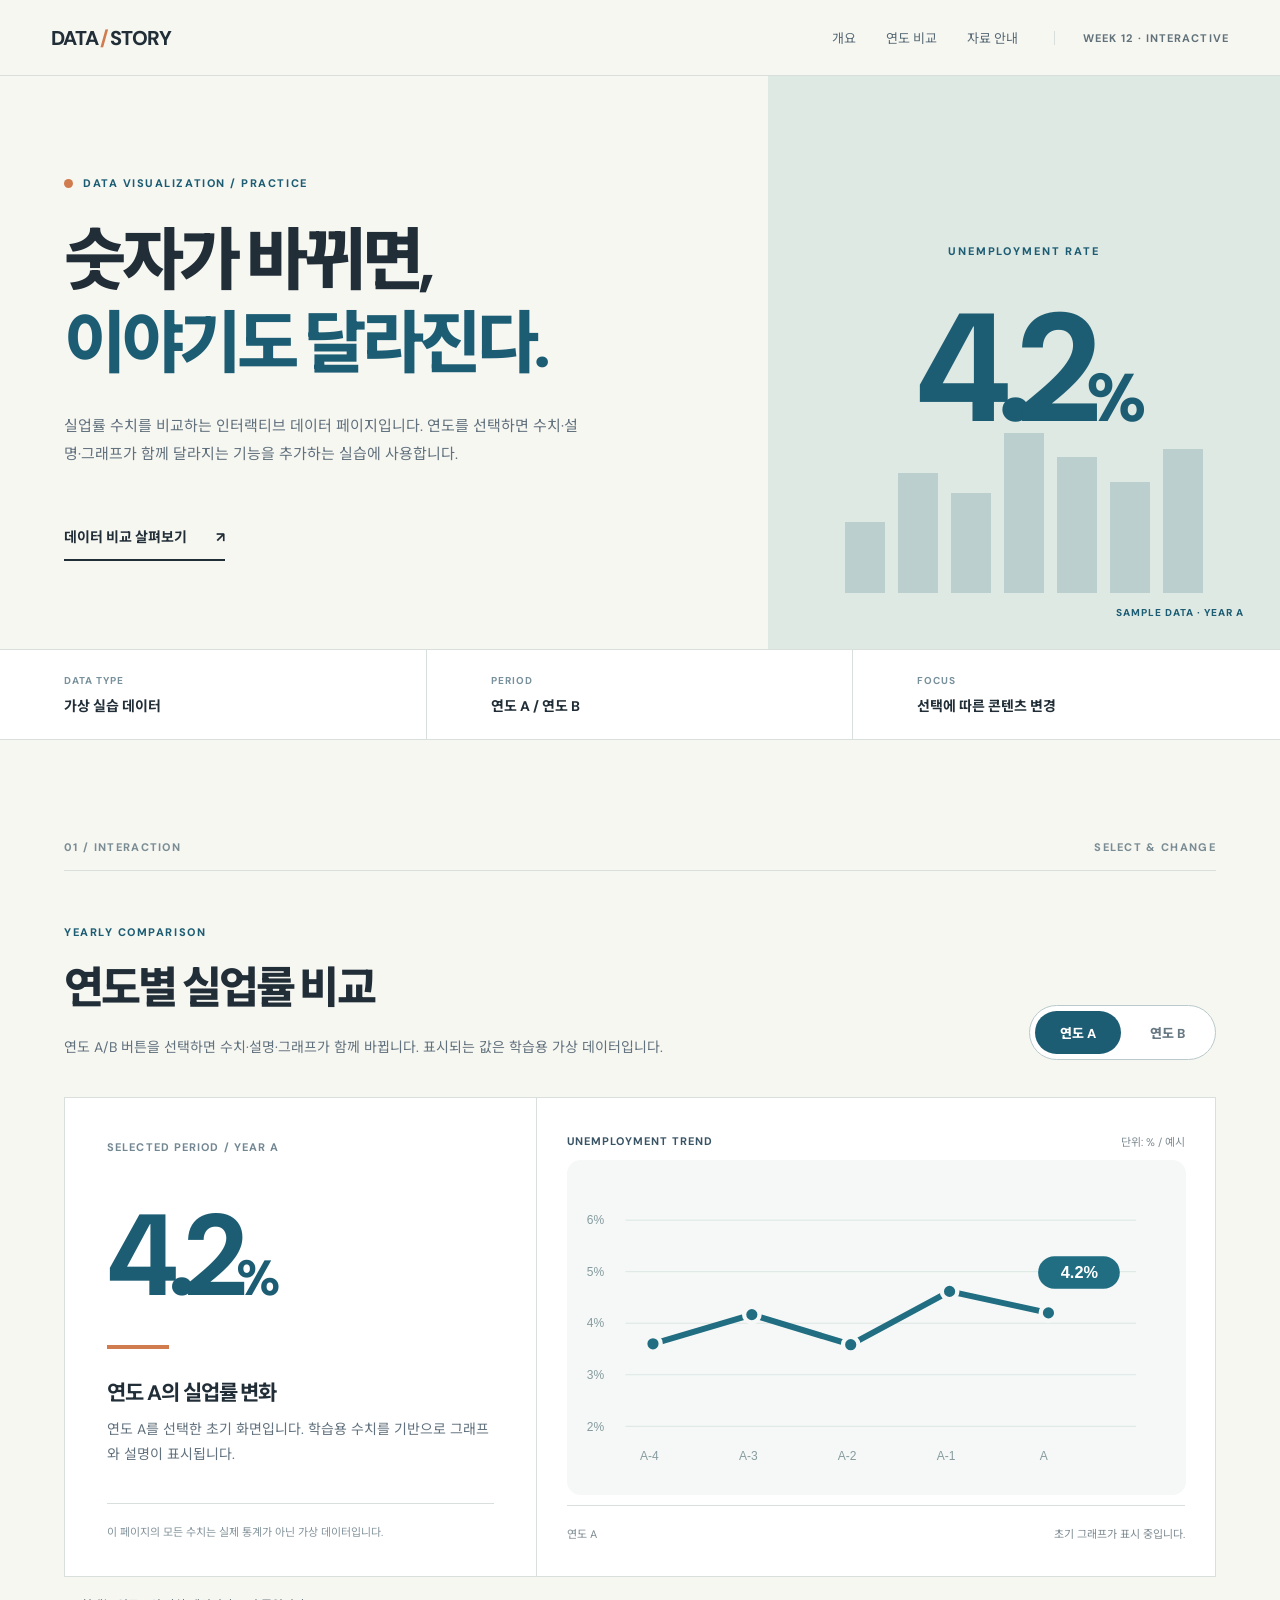
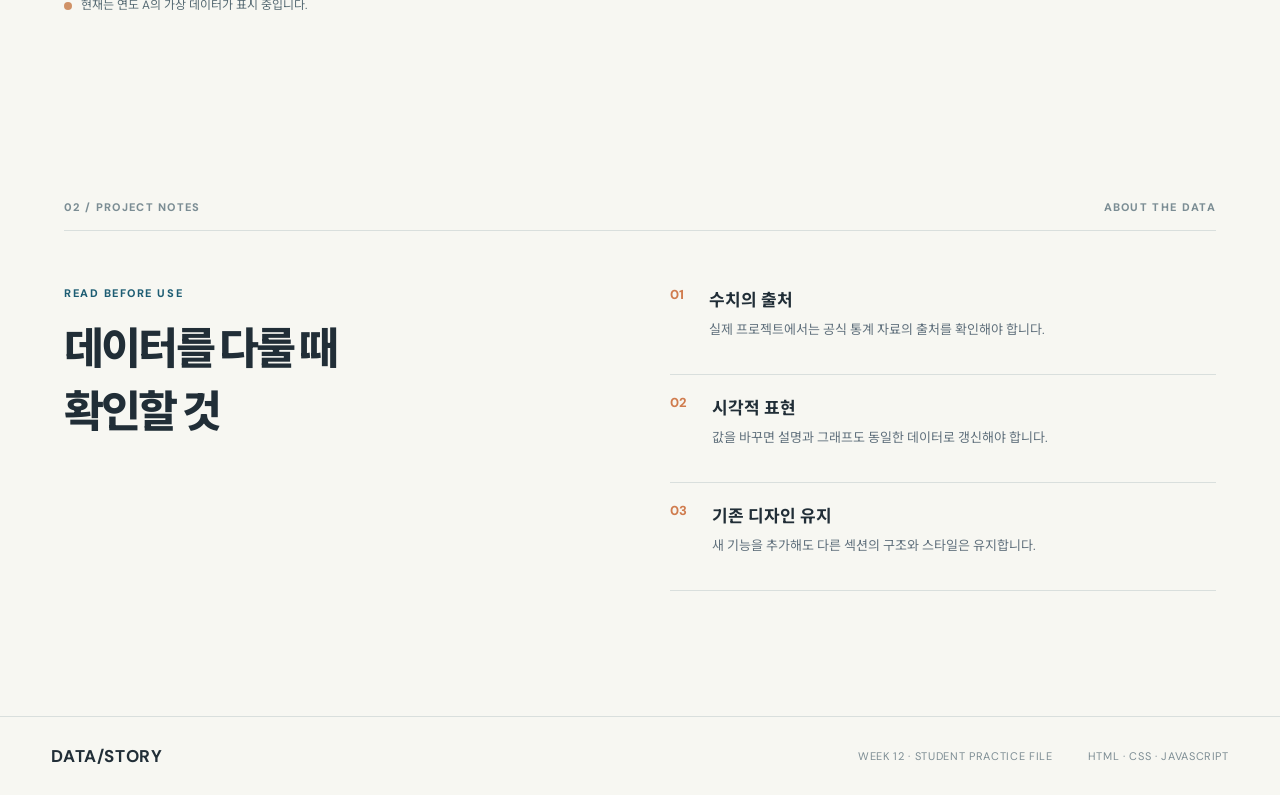
==== index.html @ a0661f55 "[new] create layout and js first time uploading" ====
<!doctype html>
<html lang="ko">
<head>
  <meta charset="utf-8">
  <meta name="viewport" content="width=device-width, initial-scale=1">
  <meta name="description" content="12주차 인터랙티브반 실습: 실업률 시각화 페이지">
  <title>실업률 변화 살펴보기 | 12주차 공통 실습</title>
  <link rel="stylesheet" href="css/style.css">
</head>
<body>
  <header class="site-header">
    <a class="brand" href="#top" aria-label="데이터 스토리 첫 화면">DATA<span class="brand-mark">/</span>STORY</a>
    <nav aria-label="페이지 이동">
      <a href="#overview">개요</a>
      <a href="#unemployment-compare-section">연도 비교</a>
      <a href="#notes">자료 안내</a>
    </nav>
    <span class="course-label">WEEK 12 · INTERACTIVE</span>
  </header>

  <main id="top">
    <section class="hero" id="overview" aria-labelledby="hero-title">
      <div class="hero-content">
        <div class="eyebrow"><span class="eyebrow-dot"></span> DATA VISUALIZATION / PRACTICE</div>
        <h1 id="hero-title">숫자가 바뀌면,<br><em>이야기도 달라진다.</em></h1>
        <p class="hero-description">실업률 수치를 비교하는 인터랙티브 데이터 페이지입니다. 연도를 선택하면 수치·설명·그래프가 함께 달라지는 기능을 추가하는 실습에 사용합니다.</p>
        <a class="hero-link" href="#unemployment-compare-section">데이터 비교 살펴보기 <span aria-hidden="true">↗</span></a>
      </div>
      <div class="hero-visual" aria-hidden="true">
        <div class="hero-visual-label">UNEMPLOYMENT RATE</div>
        <div class="hero-big-number">4.2<span>%</span></div>
        <div class="hero-lines"><i></i><i></i><i></i><i></i><i></i><i></i><i></i></div>
        <div class="hero-foot">SAMPLE DATA · YEAR A</div>
      </div>
    </section>

    <section class="intro-strip" aria-label="데이터 안내">
      <div><span class="strip-label">DATA TYPE</span><strong>가상 실습 데이터</strong></div>
      <div><span class="strip-label">PERIOD</span><strong>연도 A / 연도 B</strong></div>
      <div><span class="strip-label">FOCUS</span><strong>선택에 따른 콘텐츠 변경</strong></div>
    </section>

    <section class="compare-section reveal" id="unemployment-compare-section" aria-labelledby="compare-title">
      <div class="section-topline"><span>01 / INTERACTION</span><span>SELECT & CHANGE</span></div>
      <div class="compare-heading">
        <div>
          <p class="overline">YEARLY COMPARISON</p>
          <h2 id="compare-title">연도별 실업률 비교</h2>
          <p class="section-lead">연도 A/B 버튼을 선택하면 수치·설명·그래프가 함께 바뀝니다. 표시되는 값은 학습용 가상 데이터입니다.</p>
        </div>
        <div class="year-selector" role="group" aria-label="연도 선택">
          <button type="button" class="year-button-a active" aria-pressed="true">연도 A</button>
          <button type="button" class="year-button-b" aria-pressed="false">연도 B</button>
        </div>
      </div>

      <div class="year-content">
        <article class="metric-panel" aria-labelledby="rate-label">
          <span class="metric-kicker" id="rate-label">SELECTED PERIOD / <span class="year-label">YEAR A</span></span>
          <div class="year-rate">4.2<span>%</span></div>
          <div class="metric-rule"></div>
          <h3 class="metric-title">연도 A의 실업률 변화</h3>
          <p class="year-description">연도 A를 선택한 초기 화면입니다. 학습용 수치를 기반으로 그래프와 설명이 표시됩니다.</p>
          <div class="metric-note">이 페이지의 모든 수치는 실제 통계가 아닌 가상 데이터입니다.</div>
        </article>
        <div class="chart-panel">
          <div class="chart-header"><strong>UNEMPLOYMENT TREND</strong><span>단위: % / 예시</span></div>
          <div class="chart-image-wrap"><img class="year-chart" src="images/year-a.svg" alt="가상 데이터 연도 A 실업률 추이 그래프"></div>
          <div class="chart-footer"><span>연도 A</span><span class="chart-status">초기 그래프가 표시 중입니다.</span></div>
        </div>
      </div>
      <p class="practice-status" role="status"><span class="status-dot"></span> 현재는 연도 A만 표시됩니다. 연도 B 전환 기능은 Copilot Agent 공통 실습에서 추가합니다.</p>
    </section>

    <section class="insight-section reveal" id="notes">
      <div class="section-topline"><span>02 / PROJECT NOTES</span><span>ABOUT THE DATA</span></div>
      <div class="insight-layout">
        <div><p class="overline">READ BEFORE USE</p><h2>데이터를 다룰 때<br>확인할 것</h2></div>
        <div class="insight-list">
          <article><span>01</span><div><h3>수치의 출처</h3><p>실제 프로젝트에서는 공식 통계 자료의 출처를 확인해야 합니다.</p></div></article>
          <article><span>02</span><div><h3>시각적 표현</h3><p>값을 바꾸면 설명과 그래프도 동일한 데이터로 갱신해야 합니다.</p></div></article>
          <article><span>03</span><div><h3>기존 디자인 유지</h3><p>새 기능을 추가해도 다른 섹션의 구조와 스타일은 유지합니다.</p></div></article>
        </div>
      </div>
    </section>
  </main>
  <footer class="site-footer"><strong>DATA/STORY</strong><span>WEEK 12 · STUDENT PRACTICE FILE</span><span>HTML · CSS · JAVASCRIPT</span></footer>
  <script src="js/script.js"></script>
</body>
</html>
---- css/style.css ----
@import url('https://fonts.googleapis.com/css2?family=DM+Sans:wght@400;500;600;700;800&family=Noto+Sans+KR:wght@400;500;600;700;800&display=swap');
:root{--ink:#212e37;--ink-light:#61717d;--blue:#1d5d73;--mint:#e4efe9;--paper:#f7f7f2;--line:#d9dfdd;--orange:#d07c4e}
*{box-sizing:border-box}html{scroll-behavior:smooth}body{margin:0;background:var(--paper);color:var(--ink);font-family:'DM Sans','Noto Sans KR',sans-serif}button,a{font:inherit}a{color:inherit;text-decoration:none}.site-header{height:76px;display:flex;align-items:center;gap:36px;padding:0 max(4vw,28px);border-bottom:1px solid var(--line);background:var(--paper)}.brand{font-size:20px;font-weight:800;letter-spacing:-.05em;white-space:nowrap}.brand-mark{color:var(--orange);margin:0 2px}.site-header nav{display:flex;gap:30px;margin-left:auto}.site-header nav a{font-size:13px;color:#566974}.site-header nav a:hover{color:var(--blue)}.course-label{padding-left:28px;border-left:1px solid var(--line);font-size:11px;font-weight:700;letter-spacing:.1em;color:#61727a;white-space:nowrap}.hero{display:grid;grid-template-columns:1.2fr .8fr;min-height:565px;max-width:1440px;margin:auto}.hero-content{padding:100px 5vw 88px;display:flex;flex-direction:column;align-items:flex-start}.eyebrow,.overline{font-size:11px;letter-spacing:.14em;font-weight:800;color:var(--blue)}.eyebrow{display:flex;align-items:center;gap:10px}.eyebrow-dot{width:9px;height:9px;border-radius:50%;background:var(--orange)}h1,h2,h3,p{margin-top:0}.hero h1{font-size:clamp(44px,5.3vw,80px);line-height:1.22;letter-spacing:-.065em;font-weight:800;margin:30px 0 26px}.hero h1 em{font-style:normal;color:var(--blue)}.hero-description{max-width:520px;font-size:15px;line-height:1.9;color:var(--ink-light)}.hero-link{margin-top:29px;padding:13px 0;border-bottom:2px solid var(--ink);font-size:14px;font-weight:700}.hero-link span{margin-left:26px}.hero-visual{background:#dfe9e4;position:relative;display:flex;flex-direction:column;align-items:center;justify-content:center;overflow:hidden}.hero-visual-label{font-size:11px;letter-spacing:.17em;color:var(--blue);font-weight:800}.hero-big-number{position:relative;z-index:2;font-size:clamp(85px,12vw,165px);letter-spacing:-.1em;font-weight:800;line-height:1.45;color:var(--blue)}.hero-big-number span{font-size:.44em}.hero-lines{display:flex;gap:13px;position:absolute;align-items:flex-end;justify-content:center;bottom:56px;left:0;right:0;height:160px;opacity:.18}.hero-lines i{height:var(--h);width:40px;background:var(--blue)}.hero-lines i:nth-child(1){--h:44%}.hero-lines i:nth-child(2){--h:75%}.hero-lines i:nth-child(3){--h:62%}.hero-lines i:nth-child(4){--h:100%}.hero-lines i:nth-child(5){--h:85%}.hero-lines i:nth-child(6){--h:69%}.hero-lines i:nth-child(7){--h:90%}.hero-foot{position:absolute;bottom:30px;right:36px;color:var(--blue);font-size:10px;font-weight:800;letter-spacing:.1em}.intro-strip{display:grid;grid-template-columns:repeat(3,1fr);border-top:1px solid var(--line);border-bottom:1px solid var(--line);background:#fff}.intro-strip div{display:flex;flex-direction:column;gap:8px;padding:24px 5vw;border-right:1px solid var(--line)}.intro-strip div:last-child{border-right:0}.strip-label{color:#78909b;font-size:10px;letter-spacing:.1em;font-weight:700}.intro-strip strong{font-size:14px}.compare-section,.insight-section{max-width:1320px;margin:auto;padding:100px 5vw}.section-topline{display:flex;justify-content:space-between;padding-bottom:16px;border-bottom:1px solid var(--line);font-size:11px;font-weight:800;letter-spacing:.12em;color:#7b8d94}.compare-heading{display:flex;justify-content:space-between;align-items:flex-end;gap:32px;padding:54px 0 37px}.overline{margin-bottom:14px}.compare-heading h2,.insight-layout h2{font-size:clamp(32px,3.4vw,51px);letter-spacing:-.065em;margin:0 0 18px;font-weight:800}.section-lead{font-size:14px;line-height:1.9;color:var(--ink-light);max-width:650px;margin:0}.year-selector{border:1px solid #b9c9cc;display:flex;padding:5px;border-radius:30px;gap:4px;flex-shrink:0;background:white}.year-selector button{cursor:pointer;border:0;border-radius:24px;background:transparent;color:#677883;padding:12px 25px;font-size:13px;font-weight:800}.year-selector button.active{background:var(--blue);color:white}.year-selector button:focus-visible{outline:3px solid #e5a167;outline-offset:3px}.year-content{display:grid;grid-template-columns:.82fr 1.18fr;min-height:480px;border:1px solid var(--line);background:white}.metric-panel{padding:42px 42px 34px;border-right:1px solid var(--line);display:flex;flex-direction:column}.metric-kicker{font-size:11px;font-weight:700;letter-spacing:.1em;color:#728792}.year-rate{font-size:clamp(74px,9vw,124px);color:var(--blue);font-weight:800;letter-spacing:-.095em;line-height:1.35;margin-top:25px}.year-rate span{font-size:.43em}.metric-rule{height:4px;width:62px;background:var(--orange);margin:10px 0 27px}.metric-title{font-size:21px;letter-spacing:-.05em;margin-bottom:10px}.year-description{font-size:14px;color:var(--ink-light);line-height:1.8}.metric-note{margin-top:auto;border-top:1px solid var(--line);padding-top:19px;font-size:11px;color:#84949c;line-height:1.7}.chart-panel{padding:35px 30px;display:flex;flex-direction:column}.chart-header,.chart-footer{display:flex;justify-content:space-between;align-items:center;gap:20px;font-size:11px;color:#7e8b92}.chart-header strong{letter-spacing:.09em;color:#385364}.chart-image-wrap{flex:1;min-height:320px;display:flex;align-items:center;justify-content:center}.year-chart{width:100%;max-width:670px;display:block;height:auto}.chart-footer{border-top:1px solid var(--line);padding-top:19px}.practice-status{display:flex;align-items:center;gap:9px;color:#576b74;font-size:12px;line-height:1.6;margin:19px 0 0}.status-dot{width:8px;height:8px;background:#d09267;border-radius:50%;flex-shrink:0}.insight-section{padding-top:85px;padding-bottom:125px}.insight-layout{display:grid;grid-template-columns:1fr 1fr;gap:60px;padding-top:55px}.insight-list article{display:flex;gap:25px;border-bottom:1px solid var(--line);padding:19px 0}.insight-list article:first-child{padding-top:0}.insight-list article>span{color:var(--orange);font-size:13px;font-weight:800}.insight-list h3{font-size:17px;margin-bottom:8px}.insight-list p{font-size:13px;color:var(--ink-light);line-height:1.75}.site-footer{border-top:1px solid var(--line);padding:28px max(4vw,28px);display:flex;align-items:center;gap:35px;color:#7d8d94;font-size:11px;letter-spacing:.06em}.site-footer strong{font-size:17px;color:var(--ink);margin-right:auto}.reveal{transition:opacity .65s ease,transform .65s ease}.has-js .reveal:not(.is-visible){opacity:0;transform:translateY(24px)}@media(max-width:900px){.hero{grid-template-columns:1fr}.hero-content{padding:65px 6vw}.hero-visual{min-height:320px}.course-label{display:none}.compare-heading{align-items:flex-start;flex-direction:column}.year-content{grid-template-columns:1fr}.metric-panel{border-right:0;border-bottom:1px solid var(--line)}.insight-layout{grid-template-columns:1fr;gap:25px}}@media(max-width:560px){.site-header{height:66px;padding:0 20px}.site-header nav{gap:14px}.site-header nav a{font-size:11px}.brand{font-size:16px}.hero h1{font-size:42px}.intro-strip{grid-template-columns:1fr}.intro-strip div{border-right:0;border-bottom:1px solid var(--line);padding:16px 6vw}.compare-section,.insight-section{padding:65px 6vw}.metric-panel{padding:29px 23px}.chart-panel{padding:24px 18px}.chart-image-wrap{min-height:220px}.year-rate{font-size:84px}.site-footer{flex-wrap:wrap;gap:12px}.site-footer strong{width:100%}}
@media(prefers-reduced-motion:reduce){*,*::before,*::after{animation-duration:.01ms!important;transition-duration:.01ms!important;scroll-behavior:auto!important}}
@keyframes chart-enter{from{opacity:0;transform:translateY(14px) scale(.985)}to{opacity:1;transform:translateY(0) scale(1)}}
.year-chart.is-animating{animation:chart-enter .55s cubic-bezier(.2,.7,.2,1) both}
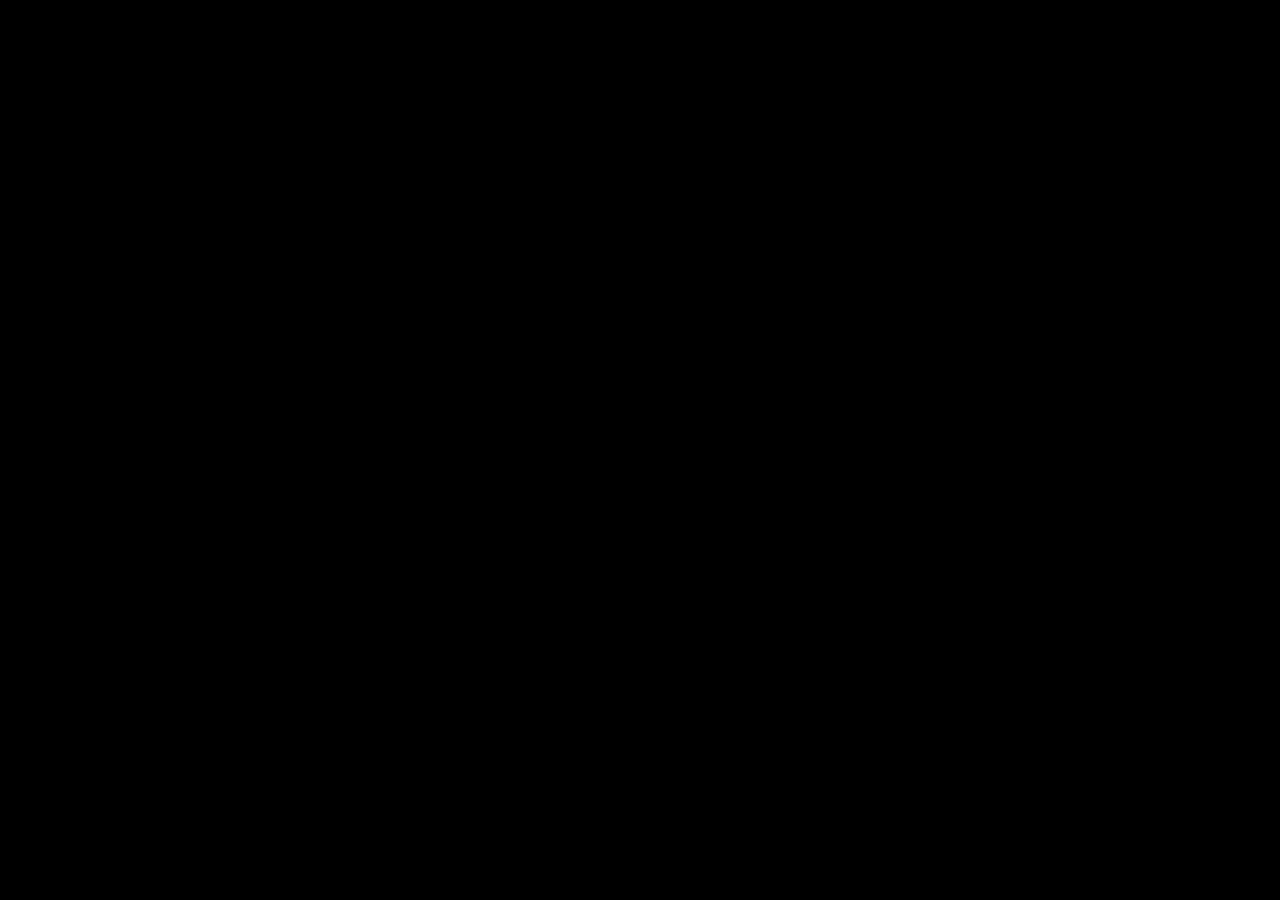
==== commit c5970ace: "[new] upload main project" ====
--- a/index.html
+++ b/index.html
@@ -1,90 +1,113 @@
-<!doctype html>
+<!DOCTYPE html>
 <html lang="ko">
+
 <head>
-  <meta charset="utf-8">
-  <meta name="viewport" content="width=device-width, initial-scale=1">
-  <meta name="description" content="12주차 인터랙티브반 실습: 실업률 시각화 페이지">
-  <title>실업률 변화 살펴보기 | 12주차 공통 실습</title>
-  <link rel="stylesheet" href="css/style.css">
+  <meta charset="UTF-8">
+  <meta name="viewport" content="width=device-width, initial-scale=1.0">
+  <title>반려견 찾기</title>
+  <link rel="stylesheet" href="style.css">
 </head>
+
 <body>
-  <header class="site-header">
-    <a class="brand" href="#top" aria-label="데이터 스토리 첫 화면">DATA<span class="brand-mark">/</span>STORY</a>
-    <nav aria-label="페이지 이동">
-      <a href="#overview">개요</a>
-      <a href="#unemployment-compare-section">연도 비교</a>
-      <a href="#notes">자료 안내</a>
-    </nav>
-    <span class="course-label">WEEK 12 · INTERACTIVE</span>
-  </header>
 
-  <main id="top">
-    <section class="hero" id="overview" aria-labelledby="hero-title">
-      <div class="hero-content">
-        <div class="eyebrow"><span class="eyebrow-dot"></span> DATA VISUALIZATION / PRACTICE</div>
-        <h1 id="hero-title">숫자가 바뀌면,<br><em>이야기도 달라진다.</em></h1>
-        <p class="hero-description">실업률 수치를 비교하는 인터랙티브 데이터 페이지입니다. 연도를 선택하면 수치·설명·그래프가 함께 달라지는 기능을 추가하는 실습에 사용합니다.</p>
-        <a class="hero-link" href="#unemployment-compare-section">데이터 비교 살펴보기 <span aria-hidden="true">↗</span></a>
-      </div>
-      <div class="hero-visual" aria-hidden="true">
-        <div class="hero-visual-label">UNEMPLOYMENT RATE</div>
-        <div class="hero-big-number">4.2<span>%</span></div>
-        <div class="hero-lines"><i></i><i></i><i></i><i></i><i></i><i></i><i></i></div>
-        <div class="hero-foot">SAMPLE DATA · YEAR A</div>
-      </div>
-    </section>
+  <!-- 버튼 테두리 질감용 SVG (화면에는 안 보임) -->
+  <svg style="position: absolute; width: 0; height: 0;">
+    <defs>
+      <!-- 버튼 테두리 질감 조각 (script.js 가 이걸 이어 붙여서 버튼 테두리를 그려요) -->
+      <!-- 영수증 헤더 로고를 또렷한 단색으로 바꿔주는 필터 (로고 PNG 는 모양이 색(R값)으로만 들어 있어서, 밝기를 투명도로 바꿔요) -->
+      <filter id="logo-solid" color-interpolation-filters="sRGB">
+        <feColorMatrix type="matrix" values="0 0 0 0 0.616  0 0 0 0 0.561  0 0 0 0 0.51  -8 0 0 0 6.74" />
+      </filter>
+      <g id="btnStamp">
+        <path
+          d="M103.731 283.547C110.352 281.363 112.807 281.348 116.121 283.468C130.109 292.418 124.85 308.718 107.972 308.727C90.3768 308.737 87.0606 289.046 103.731 283.547ZM139.837 35.4146C140.937 35.1787 142.512 35.114 143.337 35.271C144.162 35.4281 146.516 35.8391 148.567 36.1851C155.802 37.4051 160.179 46.6969 156.734 53.5249C152.924 61.0769 144.715 67.5811 140.859 66.1021C135.872 64.1881 137.625 69.8792 144.066 76.5152C148.306 80.8841 150.337 81.2685 150.337 77.7066C150.337 76.6574 151.622 74.3218 153.193 72.5161C154.823 70.6412 156.597 66.9201 157.324 63.8501C158.925 57.0892 160.788 55.2289 167.369 53.8169C177.32 51.6829 185.581 56.9263 183.752 64.2153C183.293 66.0423 183.901 67.6656 186.09 70.4585C196.859 84.1975 193.875 104.273 180.596 107.418C177.049 108.258 176.832 108.532 176.773 112.27C176.739 114.448 176.365 116.987 175.943 117.912C175.255 119.417 175.946 119.564 182.506 119.31C190.415 119.003 192.674 119.705 195.953 123.487C199.054 127.064 201.598 126.114 202.609 121.002C203.503 116.483 209.096 110.731 212.596 110.731C214.841 110.731 215.934 108.156 214.449 106.367C206.1 96.3056 222.234 73.6632 235.605 76.6792C241.572 78.0252 246.302 83.6302 246.367 89.4312C246.384 90.9712 247.505 94.4811 248.858 97.231C255.362 110.453 243.304 126.225 232.777 118.263C229.924 116.105 229.837 116.226 229.837 122.341C229.837 128.93 225.932 133.292 219.049 134.393C216.068 134.87 214.933 135.67 213.775 138.116C212.964 139.829 211.55 142.415 210.63 143.863C208.984 146.456 209.02 146.565 213.147 151.254C215.451 153.871 217.337 156.555 217.337 157.218C217.337 157.882 218.074 159.901 218.974 161.706C222.148 168.067 221.073 181.731 217.4 181.731C217.052 181.731 215.97 183.081 214.995 184.731C214.02 186.381 212.573 187.731 211.779 187.731C209.595 187.731 210.044 189.817 212.863 192.76C216.384 196.435 217.425 204.867 214.728 207.858C209.503 213.649 203.05 218.01 198.064 219.122C193.944 220.041 192.83 220.705 192.804 222.259C192.669 230.389 188.242 235.387 179.682 237.077C172.845 238.427 172.072 240.31 177.577 242.203C190.358 246.597 192.892 257.693 182.442 263.506C176.521 266.799 172.426 266.758 167.515 263.354C163.894 260.845 163.161 260.686 159.679 261.653C153.737 263.303 147.363 262.934 141.337 260.593C135.874 258.47 130.724 257.068 124.689 256.061C118.715 255.064 115.151 249.943 114.592 241.551C114.184 235.417 113.671 233.745 111.425 231.231C109.951 229.581 107.986 226.544 107.058 224.481C105.42 220.844 105.211 220.731 100.164 220.731C93.7935 220.731 89.0798 217.922 86.2168 212.42C83.0468 206.327 78.9427 207.336 78.8477 214.231C78.8097 216.981 78.4233 220.817 77.9883 222.755C77.2354 226.113 77.3507 226.324 80.4366 227.255C90.5004 230.29 90.3981 247.946 80.2881 252.934C55.9904 264.92 26.2411 240.473 47.875 226.298C49.556 225.196 50.1805 223.494 50.6895 218.626C51.0495 215.185 52.1298 211.262 53.0908 209.91C54.0507 208.557 55.2736 206.856 55.8086 206.127C56.5016 205.184 56.0161 204.003 54.1221 202.017C50.6273 198.355 49.3112 194.657 49.9981 190.428C50.3281 188.392 50.1033 186.705 49.4463 186.299C48.8364 185.922 48.337 184.345 48.3369 182.794C48.3369 181.244 47.6012 179.366 46.7032 178.621C43.9996 176.376 34.3369 162.856 34.3369 161.317C34.3368 160.529 32.7627 157.822 30.8389 155.302C28.915 152.781 27.3998 150.384 27.4727 149.975C28.4457 144.478 24.6467 141.425 20.4727 144.348C18.2547 145.902 11.2222 145.776 6.86624 144.104C-3.23648 140.227 -1.78745 115.126 8.56839 114.62C14.8594 114.313 23.3369 117.551 23.3369 120.261C23.3372 122.018 26.1103 124.731 27.9073 124.731C28.6933 124.731 29.3369 124.041 29.3369 123.198C29.3372 109.814 50.1851 94.3087 69.8369 93.0767C82.9305 92.2547 88.2617 93.4969 97.1895 99.4468C101.45 102.287 108.337 96.8837 108.337 90.7007C108.337 88.6598 109.172 86.4706 110.483 85.0747C112.734 82.6789 111.804 79.7313 108.796 79.731C106.403 79.731 103.556 73.5422 104.077 69.4702C105.046 61.8843 117.633 57.7673 123.289 63.1861C125.639 65.4379 126.708 65.8083 129.245 65.2515C133.054 64.4145 133.128 63.4739 129.587 60.895C121.36 54.902 128.195 37.9086 139.837 35.4146ZM227.337 203.429C239.094 199.654 252.722 207.291 252.722 217.653C252.722 228.495 231.921 239.44 223.927 232.806C221.665 230.929 220.403 232.363 221.012 236.118C222.097 242.802 213.511 254.731 207.616 254.731C194.246 254.731 188.8 246.232 194.457 234.198C198.202 226.231 204.453 223.784 213.238 226.847C217.536 228.345 217.88 227.687 215.921 221.697C213.052 212.925 216.89 206.783 227.337 203.429ZM179.7 192.695C179.049 192.044 178.051 192.413 176.774 193.779C168.37 202.768 165.063 203.713 156.506 199.571C149.746 196.298 146.45 201.459 151.961 206.689C154.209 208.822 154.482 209.744 154.038 213.682C153.54 218.098 153.664 218.344 158.682 222.967C163.836 227.716 163.837 227.716 164.351 222.867C164.987 216.872 169.522 209.969 174.077 208.066C177.094 206.805 177.337 206.359 177.337 202.046C177.337 199.092 177.95 196.711 179.013 195.536C180.117 194.315 180.352 193.347 179.7 192.695ZM13.7354 183.697C21.2304 180.362 25.9355 181.225 32.1055 187.066C40.5644 195.074 37.0287 205.612 24.6309 209.343C9.40689 213.925 -0.704596 190.124 13.7354 183.697ZM252.956 148.251C262.129 145.732 267.81 147.203 270.983 152.921C277.397 164.478 257.352 180.919 247.179 172.445C237.093 164.044 240.016 151.805 252.956 148.251ZM175.822 162.709C174.842 161.123 172.482 161.589 171.417 163.579C170.283 165.699 171.384 170.913 173.086 171.481C174.366 171.905 176.761 164.229 175.822 162.709ZM150.152 111.481C150.492 108.526 149.534 108.177 145.513 109.79C142.108 111.155 143.035 114.231 146.851 114.231C149.365 114.231 149.886 113.796 150.152 111.481ZM156.837 98.731C156.012 98.731 155.337 99.406 155.337 100.231C155.337 101.056 156.012 101.731 156.837 101.731C157.662 101.731 158.337 101.056 158.337 100.231C158.337 99.4061 157.662 98.7312 156.837 98.731ZM131.337 85.6382C131.337 82.8002 129.491 81.4004 127.429 82.6743C126.501 83.2473 126.685 84.2905 128.185 86.9605C129.273 88.9003 130.316 91.46 130.5 92.6489C130.685 93.8379 131.287 94.905 131.837 95.021C133.25 95.317 133.729 90.7224 132.422 89.4155C131.825 88.8185 131.337 87.1191 131.337 85.6382ZM79.8369 36.9214C89.8819 31.2487 102.893 46.8492 95.6582 55.8921C92.2024 60.211 91.2042 63.981 91.8701 70.1997C92.5322 76.3837 92.4821 76.5638 89.0371 80.3628C76.0391 94.6997 55.1533 78.5005 64.8242 61.5825C66.3391 58.9327 67.3172 55.6452 67.3242 53.1753C67.3402 47.7053 72.4159 41.1124 79.8369 36.9214ZM120.896 78.731C120.653 78.731 120.177 79.1811 119.837 79.731C119.497 80.2809 119.695 80.7309 120.277 80.731C120.859 80.731 121.337 80.281 121.337 79.731C121.337 79.181 121.139 78.731 120.896 78.731ZM205.485 39.4898C219.631 37.0418 227.598 50.9151 220.597 65.8081C213.393 81.13 190.339 77.7861 190.091 61.3823C189.98 54.0764 199.509 40.5238 205.485 39.4898ZM51.8369 14.5542C64.4449 5.86451 75.68 19.3671 68.6241 34.731C62.385 48.3167 41.3372 43.775 41.3369 28.8423C41.3369 26.0333 47.6529 17.4382 51.8369 14.5542ZM108.212 2.17043C121.43 -6.81137 141.546 14.0924 133.237 28.1743C132.084 30.1297 130.819 31.7302 130.427 31.731C130.035 31.731 128.813 32.5703 127.713 33.5962C119.456 41.2872 107.786 35.7761 103.367 22.0991C100.152 12.1461 101.463 6.75643 108.212 2.17043Z" />
+      </g>
+    </defs>
+  </svg>
 
-    <section class="intro-strip" aria-label="데이터 안내">
-      <div><span class="strip-label">DATA TYPE</span><strong>가상 실습 데이터</strong></div>
-      <div><span class="strip-label">PERIOD</span><strong>연도 A / 연도 B</strong></div>
-      <div><span class="strip-label">FOCUS</span><strong>선택에 따른 콘텐츠 변경</strong></div>
-    </section>
+  <!-- 메인 프레임 (화면 중앙 고정 및 상하좌우 레터박스) -->
+  <div class="scene-container">
 
-    <section class="compare-section reveal" id="unemployment-compare-section" aria-labelledby="compare-title">
-      <div class="section-topline"><span>01 / INTERACTION</span><span>SELECT & CHANGE</span></div>
-      <div class="compare-heading">
-        <div>
-          <p class="overline">YEARLY COMPARISON</p>
-          <h2 id="compare-title">연도별 실업률 비교</h2>
-          <p class="section-lead">연도 A/B 버튼을 선택하면 수치·설명·그래프가 함께 바뀝니다. 표시되는 값은 학습용 가상 데이터입니다.</p>
+    <!-- SCENE 1 (거리 줌인) -->
+    <div class="scene-section scene-1 active" id="scene1">
+      <div class="camera-rig">
+        <div class="layer background-layer">
+          <img src="images/0_background.png" alt="거리 배경" class="scene-img">
         </div>
-        <div class="year-selector" role="group" aria-label="연도 선택">
-          <button type="button" class="year-button-a active" aria-pressed="true">연도 A</button>
-          <button type="button" class="year-button-b" aria-pressed="false">연도 B</button>
+        <div class="layer front-layer">
+          <img src="images/0_front.png" alt="거리 전경" class="scene-img">
         </div>
       </div>
+    </div>
 
-      <div class="year-content">
-        <article class="metric-panel" aria-labelledby="rate-label">
-          <span class="metric-kicker" id="rate-label">SELECTED PERIOD / <span class="year-label">YEAR A</span></span>
-          <div class="year-rate">4.2<span>%</span></div>
-          <div class="metric-rule"></div>
-          <h3 class="metric-title">연도 A의 실업률 변화</h3>
-          <p class="year-description">연도 A를 선택한 초기 화면입니다. 학습용 수치를 기반으로 그래프와 설명이 표시됩니다.</p>
-          <div class="metric-note">이 페이지의 모든 수치는 실제 통계가 아닌 가상 데이터입니다.</div>
-        </article>
-        <div class="chart-panel">
-          <div class="chart-header"><strong>UNEMPLOYMENT TREND</strong><span>단위: % / 예시</span></div>
-          <div class="chart-image-wrap"><img class="year-chart" src="images/year-a.svg" alt="가상 데이터 연도 A 실업률 추이 그래프"></div>
-          <div class="chart-footer"><span>연도 A</span><span class="chart-status">초기 그래프가 표시 중입니다.</span></div>
+    <!-- SCENE 2 (가게 내부) -->
+    <div class="scene-section scene-2" id="scene2">
+      <!-- 1. 뒤 배경 -->
+      <div class="layer inside-bg-layer">
+        <img src="images/1_background.png" alt="가게 내부 배경" class="inside-img">
+      </div>
+
+      <!-- 2. 직원 (아래에서 뿅!) -->
+      <div class="layer staff-layer">
+        <img id="staffImg" src="images/1_h_stand.png" alt="직원" class="staff-img">
+      </div>
+
+      <!-- 3. 앞 계산대 -->
+      <div class="layer inside-front-layer">
+        <img src="images/1_front.png" alt="계산대 전경" class="inside-img">
+      </div>
+
+      <!-- 4. 말풍선 및 선택지 버튼 UI -->
+      <div class="ui-layer">
+        <!-- 말풍선 + 선택지 (말풍선이 길어지면 버튼도 같이 내려감) -->
+        <div class="dialog-stack">
+          <div class="speech-bubble" id="speechBubble">
+            <!-- 말풍선 모양(꼬리 포함)은 images/ui/bubble.svg -->
+            <div class="bubble-shape"></div>
+            <p class="dialogue-text" id="dialogueText"></p>
+          </div>
         </div>
+
+        <!-- 선택지 버튼 (하단 중앙, script.js 가 자동으로 만들어요) -->
+        <div class="choice-container" id="choiceContainer"></div>
       </div>
-      <p class="practice-status" role="status"><span class="status-dot"></span> 현재는 연도 A만 표시됩니다. 연도 B 전환 기능은 Copilot Agent 공통 실습에서 추가합니다.</p>
-    </section>
+    </div>
 
-    <section class="insight-section reveal" id="notes">
-      <div class="section-topline"><span>02 / PROJECT NOTES</span><span>ABOUT THE DATA</span></div>
-      <div class="insight-layout">
-        <div><p class="overline">READ BEFORE USE</p><h2>데이터를 다룰 때<br>확인할 것</h2></div>
-        <div class="insight-list">
-          <article><span>01</span><div><h3>수치의 출처</h3><p>실제 프로젝트에서는 공식 통계 자료의 출처를 확인해야 합니다.</p></div></article>
-          <article><span>02</span><div><h3>시각적 표현</h3><p>값을 바꾸면 설명과 그래프도 동일한 데이터로 갱신해야 합니다.</p></div></article>
-          <article><span>03</span><div><h3>기존 디자인 유지</h3><p>새 기능을 추가해도 다른 섹션의 구조와 스타일은 유지합니다.</p></div></article>
+    <!-- SCENE 3 (영수증 확인 → 결제) -->
+    <div class="scene-section scene-3" id="scene3">
+      <!-- 1. 배경 (계산대 앞 레이어 없음) -->
+      <div class="layer inside-bg-layer">
+        <img src="images/2_background.png" alt="가게 내부 배경" class="inside-img">
+      </div>
+
+      <!-- 2. 추천된 강아지 (견종에 맞게 script.js 가 이미지와 위치를 넣어요) -->
+      <img class="s3-dog" id="s3Dog" alt="추천 견종">
+
+      <!-- 3. 직원 (결제 시 아래에서 튀어나옴) -->
+      <div class="s3-staff-layer">
+        <img id="s3Staff" src="images/1_h_stand.png" alt="직원" class="staff-img">
+      </div>
+
+      <!-- 4. 카드를 든 손 (아래에서 위로 스윽) -->
+      <img class="s3-hand" id="s3Hand" src="images/2_hand.png" alt="">
+
+      <!-- 5. 영수증 (내용은 script.js 가 견종에 맞게 채워요) -->
+      <div class="receipt" id="receipt">
+        <div class="receipt-bg"></div>
+        <img class="receipt-watermark" src="images/3_receipt_logo.png" alt="">
+        <div class="receipt-scroll" id="receiptScroll">
+          <div class="r-content" id="receiptContent"></div>
         </div>
+        <img class="receipt-frame" src="images/ui/receipt_frame.png" alt="">
       </div>
-    </section>
-  </main>
-  <footer class="site-footer"><strong>DATA/STORY</strong><span>WEEK 12 · STUDENT PRACTICE FILE</span><span>HTML · CSS · JAVASCRIPT</span></footer>
-  <script src="js/script.js"></script>
+    </div>
+
+    <!-- 장면 전환 페이드 막 -->
+    <div class="fade-overlay" id="fadeOverlay"></div>
+
+  </div>
+
+  <script src="script.js"></script>
 </body>
-</html>
+
+</html>
--- a/style.css
+++ b/style.css
@@ -0,0 +1,801 @@
+/* ==================== 폰트: SOYO Maple ====================
+   폰트 파일은 images 폴더 안에 있어요. 파일 이름이 다르면 아래 url("...") 의 이름만 맞춰주세요.
+   (여러 이름을 적어두면 브라우저가 앞에서부터 찾아보고, 있는 파일을 써요) */
+@font-face {
+  font-family: "SOYO Maple";
+  src:
+    local("SOYO Maple Bold"),
+    local("SOYOMapleBold"),
+    url("images/SOYOMapleBold.ttf") format("truetype"),
+    url("images/SOYO Maple Bold.ttf") format("truetype"),
+    url("images/SoyoMaple-Bold.ttf") format("truetype"),
+    url("images/SoyoMapleBold.ttf") format("truetype");
+  font-weight: 700; /* Bold */
+  font-style: normal;
+  font-display: swap;
+}
+
+@font-face {
+  font-family: "SOYO Maple";
+  src:
+    local("SOYO Maple Regular"),
+    local("SOYOMapleRegular"),
+    url("images/SOYOMapleRegular.ttf") format("truetype"),
+    url("images/SOYO Maple Regular.ttf") format("truetype"),
+    url("images/SoyoMaple-Regular.ttf") format("truetype"),
+    url("images/SoyoMapleRegular.ttf") format("truetype");
+  font-weight: 400; /* Regular (지금은 안 쓰고, 필요할 때 font-weight: 400 으로 사용) */
+  font-style: normal;
+  font-display: swap;
+}
+
+* {
+  margin: 0;
+  padding: 0;
+  box-sizing: border-box;
+}
+
+html,
+body {
+  width: 100%;
+  height: 100%;
+  overflow: hidden;
+  background-color: #000;
+  display: flex;
+  justify-content: center;
+  align-items: center;
+  font-family: "SOYO Maple", "Malgun Gothic", "Apple SD Gothic Neo", sans-serif;
+}
+
+/* 
+  [상하좌우 검은 여백 고정 - 2:1 비율]
+  이미지 시안 비율에 맞춰 가로/세로 비율을 완벽 고정
+*/
+.scene-container {
+  position: relative;
+  /* 배경 원본 비율(1474:640)에 맞춰 화면에 꽉 차게, 남는 곳은 검은 여백 */
+  width: min(100vw, calc(100vh * 1474 / 640));
+  aspect-ratio: 1474 / 640;
+  container-type: inline-size; /* 내부 요소를 cqw(컨테이너 너비 %)로 비례 확대/축소 */
+  overflow: hidden;
+  background-color: #000;
+  box-shadow: 0 0 25px rgba(0, 0, 0, 0.9);
+}
+
+.scene-section {
+  position: absolute;
+  top: 0;
+  left: 0;
+  width: 100%;
+  height: 100%;
+  display: none;
+}
+
+.scene-section.active {
+  display: block;
+}
+
+/* ==================== SCENE 1 (거리 줌인) ==================== */
+.camera-rig {
+  position: absolute;
+  top: 0;
+  left: 0;
+  width: 100%;
+  height: 100%;
+  animation: cameraWalkBob 8s cubic-bezier(0.4, 0, 0.2, 1) forwards;
+}
+
+.layer {
+  position: absolute;
+  top: 0;
+  left: 0;
+  width: 100%;
+  height: 100%;
+  display: flex;
+  justify-content: center;
+  align-items: center;
+}
+
+.scene-img {
+  width: 130%;
+  height: 130%;
+  object-fit: cover;
+  flex-shrink: 0;
+}
+
+.background-layer,
+.front-layer {
+  transform-origin: center -30%;
+}
+
+.background-layer {
+  animation: walkAndEnterBg 8s cubic-bezier(0.4, 0, 0.2, 1) forwards;
+}
+
+.front-layer {
+  animation: walkAndEnterFront 8s cubic-bezier(0.4, 0, 0.2, 1) forwards;
+}
+
+@keyframes cameraWalkBob {
+  0% {
+    transform: translateY(0px) translateX(0px) rotate(0deg);
+  }
+  10% {
+    transform: translateY(-8px) translateX(-5px) rotate(-0.4deg);
+  }
+  20% {
+    transform: translateY(7px) translateX(5px) rotate(0.4deg);
+  }
+  30% {
+    transform: translateY(-10px) translateX(-6px) rotate(-0.5deg);
+  }
+  40% {
+    transform: translateY(8px) translateX(6px) rotate(0.5deg);
+  }
+  50% {
+    transform: translateY(-12px) translateX(-7px) rotate(-0.6deg);
+  }
+  60% {
+    transform: translateY(10px) translateX(7px) rotate(0.6deg);
+  }
+  70% {
+    transform: translateY(-12px) translateX(-4px) rotate(-0.4deg);
+  }
+  80% {
+    transform: translateY(8px) translateX(4px) rotate(0.4deg);
+  }
+  90% {
+    transform: translateY(-4px) translateX(0px) rotate(0deg);
+  }
+  100% {
+    transform: translateY(0px) translateX(0px) rotate(0deg);
+  }
+}
+
+@keyframes walkAndEnterBg {
+  0% {
+    transform: scale(1) translate(0, 0);
+    opacity: 1;
+  }
+  15% {
+    transform: scale(1.08) translate(-0.4vw, -10px);
+  }
+  30% {
+    transform: scale(1.18) translate(0.4vw, -20px);
+  }
+  45% {
+    transform: scale(1.3) translate(-0.3vw, -30px);
+  }
+  60% {
+    transform: scale(1.45) translate(0.3vw, -42px);
+  }
+  75% {
+    transform: scale(1.65) translate(-0.2vw, -55px);
+  }
+  90% {
+    transform: scale(2.1) translate(0, -68px);
+    opacity: 1;
+  }
+  100% {
+    transform: scale(2.6) translate(0, -85px);
+    opacity: 0;
+  }
+}
+
+@keyframes walkAndEnterFront {
+  0% {
+    transform: scale(1) translate(0, 0);
+    opacity: 1;
+  }
+  15% {
+    transform: scale(1.1) translate(0.5vw, -12px);
+  }
+  30% {
+    transform: scale(1.22) translate(-0.5vw, -24px);
+  }
+  45% {
+    transform: scale(1.36) translate(0.4vw, -36px);
+  }
+  60% {
+    transform: scale(1.53) translate(-0.4vw, -50px);
+  }
+  75% {
+    transform: scale(1.75) translate(0.2vw, -65px);
+  }
+  90% {
+    transform: scale(2.3) translate(0, -80px);
+    opacity: 1;
+  }
+  100% {
+    transform: scale(2.9) translate(0, -100px);
+    opacity: 0;
+  }
+}
+
+/* ==================== SCENE 2 (가게 내부) ====================
+   기준 좌표: 배경 1474 x 640 px 을 100% 로 보고 배치 */
+.scene-2 .layer {
+  display: block; /* Scene 1의 flex 중앙정렬 해제 */
+}
+
+.inside-img {
+  display: block;
+  width: 100%;
+  height: auto;
+}
+
+.inside-bg-layer {
+  z-index: 1;
+}
+.inside-bg-layer .inside-img {
+  height: 100%;
+}
+
+/* 직원: 400x560 원본을 배경과 같은 스케일로 배치 (x 725px, y 101px) */
+.staff-layer {
+  z-index: 2;
+  top: 15.8%;
+  left: 49.2%;
+  width: 27.14%;
+  height: auto;
+}
+
+.staff-img {
+  display: block;
+  width: 100%;
+  height: auto;
+  transform: translateY(120%);
+  opacity: 0;
+}
+
+.staff-img.pop-up {
+  animation: staffPopUp 0.65s cubic-bezier(0.175, 0.885, 0.32, 1.275) forwards;
+}
+
+@keyframes staffPopUp {
+  0% {
+    transform: translateY(120%);
+    opacity: 0;
+  }
+  70% {
+    transform: translateY(-1.5%);
+    opacity: 1;
+  }
+  100% {
+    transform: translateY(0);
+    opacity: 1;
+  }
+}
+
+/* 앞 계산대: 1472x480 → 배경 하단에 딱 붙임 */
+.inside-front-layer {
+  z-index: 3;
+  top: auto;
+  bottom: 0;
+  height: auto;
+}
+
+.ui-layer {
+  position: absolute;
+  top: 0;
+  left: 0;
+  width: 100%;
+  height: 100%;
+  z-index: 4;
+  pointer-events: none;
+}
+
+/* [말풍선 + 선택지 묶음] 말풍선이 길어지면 버튼이 자동으로 같이 내려가요 */
+.dialog-stack {
+  position: absolute;
+  top: 12.4%;
+  left: 21.7%;
+  width: 32.5%;
+  display: flex;
+  flex-direction: column;
+  align-items: stretch;
+  pointer-events: none;
+}
+
+/* [말풍선] */
+.speech-bubble {
+  position: relative;
+  width: 100%;
+  height: calc(159 * 32.5cqw / 444); /* 디자인 본체 높이 (고정) */
+  opacity: 0;
+  transform: scale(0.85);
+  transform-origin: 90% 100%;
+  transition:
+    opacity 0.3s ease-out,
+    transform 0.3s ease-out;
+}
+
+.speech-bubble.show {
+  opacity: 1;
+  transform: scale(1);
+}
+
+/* 말풍선 모양: 디자인 파일(bubble.svg)을 크기 고정으로 그대로 사용
+   - 말풍선 크기가 고정이라 늘어나는 기능 없이 이미지를 한 장으로 깔기만 해요
+   - 디자인 1px = --ub */
+.speech-bubble {
+  --ub: calc(
+    32.5cqw / 444
+  ); /* 디자인 말풍선 본체(444px)가 32.5cqw 가 되는 비율 */
+}
+
+.bubble-shape {
+  position: absolute;
+  /* 디자인 이미지(513x217) 안에서 본체(444x159)의 위치만큼 바깥으로 */
+  left: calc(var(--ub) * -25.37);
+  top: calc(var(--ub) * -26.77);
+  width: calc(var(--ub) * 513);
+  height: calc(var(--ub) * 217);
+  background: url("images/ui/bubble.svg") no-repeat center / 100% 100%;
+  pointer-events: none;
+}
+
+.dialogue-text {
+  position: absolute;
+  inset: 0;
+  padding: 3cqw 2cqw 0 4.2cqw;
+  font-size: 2.1cqw;
+  font-weight: 700; /* Bold */
+  color: #4a3e3d;
+  line-height: 1.5;
+  white-space: pre-line;
+  word-break: keep-all; /* 단어 중간에서 끊지 않음 (줄 나눔은 script.js 가 정리) */
+  overflow-wrap: break-word;
+  letter-spacing: -0.03em;
+}
+
+/* 아직 안 쳐진 글자: 자리만 차지하고 안 보임 */
+.dialogue-text .rest {
+  visibility: hidden;
+}
+
+/* [대답 버튼] */
+.choice-container {
+  position: absolute;
+  left: 50%;
+  bottom: 3.5%; /* 하단에서 떨어진 거리: 키우면 위로 */
+  width: max-content;
+  max-width: 90cqw;
+  display: flex;
+  flex-wrap: wrap;
+  justify-content: center; /* 가운데 정렬 */
+  align-items: center;
+  gap: 0.8cqw; /* 버튼 사이 간격 */
+  opacity: 0;
+  transform: translate(-50%, 1cqw);
+  transition:
+    opacity 0.3s ease-out,
+    transform 0.3s ease-out;
+  pointer-events: none;
+}
+
+.choice-container.show {
+  opacity: 1;
+  transform: translate(-50%, 0);
+  pointer-events: auto;
+}
+
+/* 버튼 모양: 디자인(button.svg)의 거친 테두리를 글자 길이에 맞춰 script.js 가 그때그때 그려줘요
+   - 이어붙이는 방식이 아니라서 선/틈이 생기지 않고, 양쪽 둥근 끝과 질감은 디자인 그대로예요
+   - --ubtn : 디자인 1px 이 화면에서 차지하는 크기 (버튼 전체 크기는 이 값만 바꾸세요) */
+.choice-btn {
+  --ubtn: 0.057cqw;
+  position: relative;
+  box-sizing: border-box;
+  display: inline-flex;
+  align-items: center;
+  justify-content: center;
+  height: calc(var(--ubtn) * 82.2027);
+  padding: 0 calc(var(--ubtn) * 57); /* 둥근 끝 40 + 글자 여백 17 */
+  font-family: inherit;
+  font-size: calc(var(--ubtn) * 28);
+  font-weight: 700;
+  white-space: nowrap;
+  color: rgba(107, 91, 91, 0.4); /* 선택안함 */
+  background: none;
+  border: 0;
+  cursor: pointer;
+  transform-origin: center;
+  transition:
+    transform 0.15s ease-out,
+    color 0.15s ease-out;
+}
+
+.btn-bg {
+  position: absolute;
+  inset: 0;
+  width: 100%;
+  height: 100%;
+  overflow: visible;
+  pointer-events: none;
+}
+
+.btn-ring {
+  fill: #ccc4c4; /* 선택안함 */
+  transition: fill 0.15s ease-out;
+}
+
+.btn-label {
+  position: relative;
+  z-index: 1;
+}
+
+/* 호버: 진해지면서 살짝 커짐 (크기는 scale 값으로 조절) */
+.choice-btn:hover {
+  color: rgba(107, 91, 91, 0.8);
+  transform: scale(1.1);
+}
+.choice-btn:hover .btn-ring {
+  fill: #847272;
+}
+
+/* 클릭: 눌린 것처럼 살짝 작아짐 */
+.choice-btn:active,
+.choice-btn.is-picked {
+  color: rgba(107, 91, 91, 0.6);
+  transform: scale(0.94);
+}
+.choice-btn:active .btn-ring,
+.choice-btn.is-picked .btn-ring {
+  fill: #847272;
+  fill-opacity: 0.7;
+}
+
+/* 페이드 오버레이 */
+.fade-overlay {
+  position: absolute;
+  top: 0;
+  left: 0;
+  width: 100%;
+  height: 100%;
+  background-color: #000;
+  z-index: 10;
+  opacity: 0;
+  pointer-events: none;
+  transition: opacity 0.8s ease;
+}
+
+.fade-overlay.blackout {
+  opacity: 1;
+}
+
+/* ==================== SCENE 3 (영수증 확인 → 결제) ====================
+   기준 좌표: 배경 1474 x 640 px (--d = 디자인 1px) */
+.scene-3 {
+  --d: calc(100cqw / 1474);
+}
+
+.scene-3 .layer {
+  display: block;
+}
+
+/* 추천 강아지 (위치/크기는 script.js 가 견종마다 계산해서 넣어요) */
+.s3-dog {
+  position: absolute;
+  z-index: 2;
+  height: auto;
+  opacity: 0;
+  transform: translateY(3%);
+  transition:
+    opacity 0.6s ease-out,
+    transform 0.6s ease-out;
+}
+.s3-dog.show {
+  opacity: 1;
+  transform: translateY(0);
+}
+
+/* 직원: 디자인(Frame_10)에서 1_h_stand 를 1.26배로 (x 812, y 42) 놓은 위치 */
+.s3-staff-layer {
+  position: absolute;
+  z-index: 3;
+  left: calc(var(--d) * 812);
+  top: calc(var(--d) * 42);
+  width: calc(var(--d) * 504);
+}
+
+/* 카드를 든 손: 아래에서 위로 스윽 */
+.s3-hand {
+  position: absolute;
+  z-index: 4;
+  left: 0;
+  bottom: 0;
+  width: 100%;
+  height: auto;
+  transform: translateY(110%);
+  opacity: 0;
+}
+.s3-hand.show {
+  opacity: 1;
+  transform: translateY(0);
+  transition:
+    transform 1s cubic-bezier(0.2, 0.8, 0.25, 1),
+    opacity 0.3s ease-out;
+}
+/* 손 이미지가 화면 전체 크기가 아닌 '잘라낸 이미지'일 때 (script.js 가 자동으로 붙임) */
+.s3-hand.is-cropped {
+  left: calc(var(--d) * 680);
+  width: auto;
+}
+
+/* ---------- 영수증 ----------
+   --rs : 영수증 디자인(Group_3) 1px.  디자인 대비 0.9875배 */
+.receipt {
+  --rs: calc(var(--d) * 0.9875);
+  position: absolute;
+  z-index: 5;
+  left: calc(var(--d) * 738.15);
+  top: calc(var(--d) * 24.15);
+  width: calc(var(--d) * 637.7);
+  height: calc(var(--d) * 615.85); /* 화면 맨 아래까지 */
+  overflow: hidden;
+  transform: translateY(105%);
+  transition:
+    transform 0.8s cubic-bezier(0.2, 0.8, 0.25, 1),
+    opacity 0.5s ease-out;
+}
+.receipt.is-in {
+  transform: translateY(calc(var(--d) * 36)); /* 처음 보이는 위치 (Frame 1) */
+}
+.receipt.is-up {
+  transform: translateY(0); /* 청구 금액 확인 후 위로 올라간 위치 (Frame 2) */
+}
+.receipt.is-out {
+  transform: translateY(calc(var(--d) * 90));
+  opacity: 0;
+  pointer-events: none;
+}
+
+.receipt-bg {
+  position: absolute;
+  left: calc(var(--rs) * 24);
+  right: calc(var(--rs) * 24);
+  top: calc(var(--rs) * 24);
+  bottom: 0;
+  background: linear-gradient(180deg, #eeeae0 0%, #e9e2d5 100%);
+}
+
+/* 뒷 배경에 흐릿하게 깔리는 로고: 스크롤해도 위치 고정 */
+.receipt-watermark {
+  position: absolute;
+  left: calc(var(--rs) * 105);
+  top: calc(var(--rs) * 202);
+  width: calc(var(--rs) * 428);
+  height: auto;
+  pointer-events: none;
+  opacity: 0;
+  transition: opacity 0.9s ease;
+}
+/* 영수증이 올라가 스크롤 상태가 되면 로고가 뒤에 흐릿하게 나타남 */
+.receipt.is-up .receipt-watermark {
+  opacity: 1;
+}
+
+.receipt-frame {
+  position: absolute;
+  left: 0;
+  top: 0;
+  width: 100%;
+  height: auto;
+  pointer-events: none;
+}
+
+.receipt-scroll {
+  position: absolute;
+  inset: 0;
+  overflow-y: hidden; /* '청구된 금액 확인하기'를 누르기 전에는 스크롤 잠금 */
+  scrollbar-width: none;
+  -ms-overflow-style: none;
+  touch-action: pan-y;
+  /* 글자가 위쪽 테두리 밑으로 부드럽게 사라지도록 */
+  -webkit-mask-image: linear-gradient(
+    to bottom,
+    transparent calc(var(--rs) * 30),
+    #000 calc(var(--rs) * 62)
+  );
+  mask-image: linear-gradient(
+    to bottom,
+    transparent calc(var(--rs) * 30),
+    #000 calc(var(--rs) * 62)
+  );
+}
+.receipt-scroll::-webkit-scrollbar {
+  display: none;
+}
+.receipt-scroll.is-unlocked {
+  overflow-y: auto;
+}
+
+.r-content {
+  position: relative;
+  padding: calc(var(--rs) * 81) calc(var(--rs) * 76) calc(var(--rs) * 150)
+    calc(var(--rs) * 55);
+  color: #9d8f82;
+  font-weight: 700;
+}
+
+/* 헤더(로고/상호/시간): 영수증 가운데 정렬 */
+.r-header {
+  margin: 0 calc(var(--rs) * -76) 0 calc(var(--rs) * -55);
+  text-align: center;
+}
+.r-logo {
+  display: block;
+  margin: 0 auto;
+  height: calc(var(--rs) * 56);
+  width: auto;
+  clip-path: inset(2.5%); /* 로고 이미지 가장자리의 얇은 테두리 제거 */
+  filter: url(#logo-solid);
+}
+.r-brand {
+  margin-top: calc(var(--rs) * 9);
+  font-size: calc(var(--rs) * 36);
+  line-height: calc(var(--rs) * 44);
+  letter-spacing: -0.01em;
+}
+.r-stamp {
+  margin-top: calc(var(--rs) * 8);
+  font-size: calc(var(--rs) * 17);
+  line-height: calc(var(--rs) * 24);
+}
+
+.r-title {
+  margin-top: calc(var(--rs) * 44);
+  font-size: calc(var(--rs) * 42);
+  line-height: calc(var(--rs) * 52);
+  font-weight: 700;
+  white-space: nowrap;
+}
+.r-life {
+  margin-top: calc(var(--rs) * 18);
+  font-size: calc(var(--rs) * 26);
+  line-height: calc(var(--rs) * 34);
+}
+
+/* '청구된 금액 확인하기' / '결제하기' 버튼 + 아래 화살표 */
+.r-cta,
+.r-pay {
+  display: flex;
+  flex-direction: column;
+  align-items: center;
+  margin-left: calc(var(--rs) * -55);
+  margin-right: calc(var(--rs) * -76);
+}
+.r-cta {
+  height: calc(var(--rs) * 106);
+  margin-top: calc(var(--rs) * 58.5);
+  overflow: visible;
+  transition:
+    height 0.6s ease,
+    margin-top 0.6s ease,
+    opacity 0.35s ease;
+}
+.r-cta.is-gone {
+  height: 0;
+  margin-top: 0;
+  opacity: 0;
+  pointer-events: none;
+}
+.r-cta.is-gone > * {
+  visibility: hidden;
+  transition: visibility 0s 0.35s;
+}
+.r-pay {
+  margin-top: calc(var(--rs) * 101.5);
+}
+
+.cta-btn {
+  color: rgba(107, 91, 91, 0.85);
+}
+.cta-btn .btn-ring {
+  fill: #a39689;
+}
+
+.r-arrow {
+  width: calc(var(--rs) * 44);
+  height: calc(var(--rs) * 44);
+  margin-top: calc(var(--rs) * -7);
+  position: relative;
+  z-index: 0;
+  animation: arrowBob 1.4s ease-in-out infinite;
+}
+@keyframes arrowBob {
+  0%,
+  100% {
+    transform: translateY(0);
+  }
+  50% {
+    transform: translateY(calc(var(--rs) * 5));
+  }
+}
+
+/* 질환 한 칸 */
+.r-sec {
+  margin-top: calc(var(--rs) * 90.5);
+}
+.r-sec:first-of-type {
+  margin-top: calc(var(--rs) * 77);
+}
+.r-sec-title {
+  font-size: calc(var(--rs) * 29);
+  line-height: calc(var(--rs) * 40);
+  font-weight: 700;
+}
+.r-row {
+  display: flex;
+  align-items: flex-start;
+  font-size: calc(var(--rs) * 25);
+  line-height: calc(var(--rs) * 40);
+}
+.r-sec-title + .r-row {
+  margin-top: calc(var(--rs) * 23);
+}
+.r-row + .r-row {
+  margin-top: calc(var(--rs) * 5.5);
+}
+.r-label {
+  flex: none;
+  white-space: nowrap;
+}
+.r-label-fixed {
+  min-width: calc(var(--rs) * 134);
+}
+.r-dots {
+  flex: 1 1 auto;
+  min-width: calc(var(--rs) * 20);
+  height: calc(var(--rs) * 6);
+  margin: calc(var(--rs) * 17) calc(var(--rs) * 25) 0 0;
+  background: radial-gradient(
+      circle,
+      currentColor 0,
+      currentColor calc(var(--rs) * 2.3),
+      transparent calc(var(--rs) * 2.9)
+    )
+    0 50% / calc(var(--rs) * 16.4) 100% space no-repeat;
+}
+.r-val {
+  max-width: 56%; /* 긴 설명은 여기서 줄바꿈 (점선이 너무 짧아지지 않게) */
+  text-align: right;
+  text-wrap: balance; /* 줄 길이를 비슷하게 (한 글자만 남는 줄 방지) */
+  word-break: keep-all;
+  overflow-wrap: break-word;
+}
+.r-desc {
+  margin-top: calc(var(--rs) * 31.5);
+  font-size: calc(var(--rs) * 22);
+  line-height: calc(var(--rs) * 39.8);
+  font-weight: var(
+    --receipt-desc-weight,
+    700
+  ); /* 설명 글씨 굵기 (Regular 로 바꾸려면 400) */
+  word-break: keep-all;
+}
+.r-cost {
+  margin-top: calc(var(--rs) * 40);
+  font-size: calc(var(--rs) * 31);
+  line-height: calc(var(--rs) * 46);
+  color: #bfa273;
+}
+.r-desc + .r-cost {
+  margin-top: calc(var(--rs) * 55.5);
+}
+.r-cost .r-label {
+  margin-right: calc(var(--rs) * 1);
+}
+.r-cost .r-dots {
+  margin-left: calc(var(--rs) * 26);
+  margin-top: calc(var(--rs) * 20);
+}
+.r-note {
+  margin-top: calc(var(--rs) * 2);
+  font-size: calc(var(--rs) * 20);
+  line-height: calc(var(--rs) * 28);
+  text-align: right;
+  color: #b3a69a;
+  word-break: keep-all;
+}
